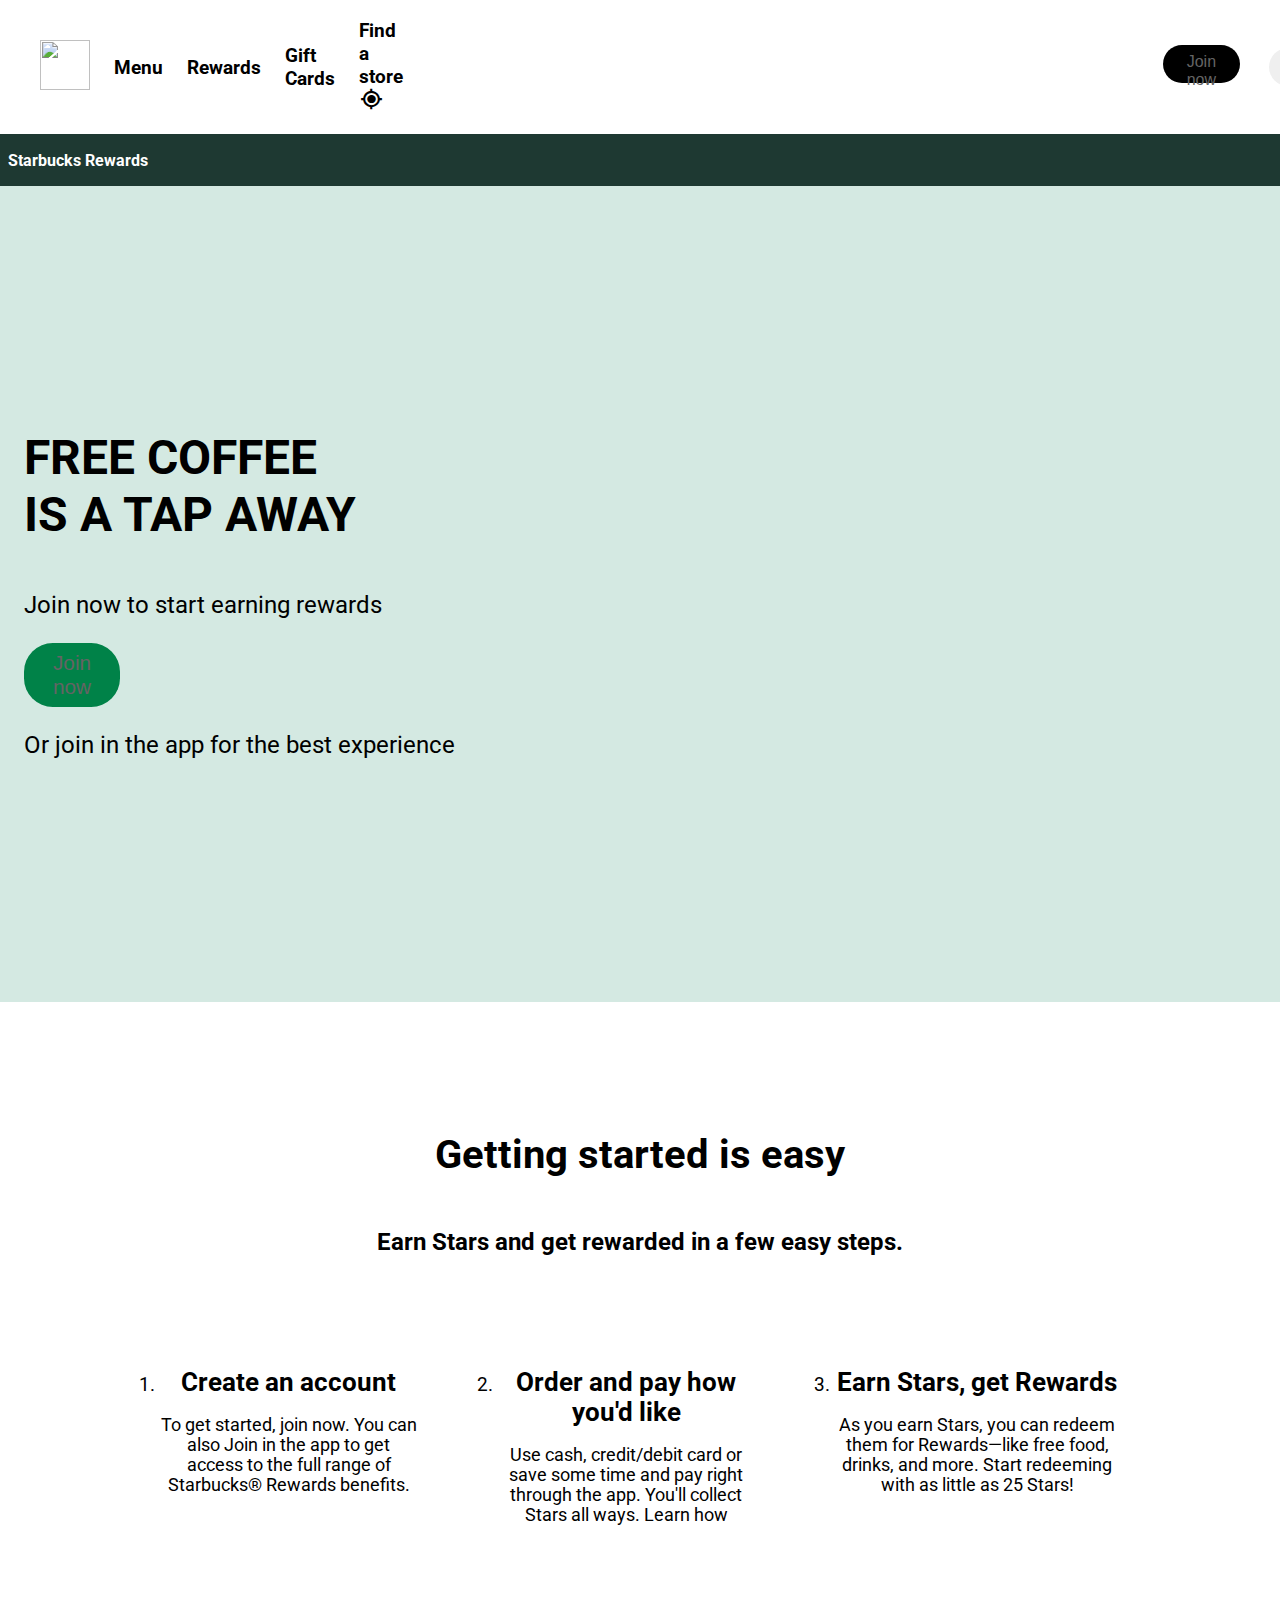
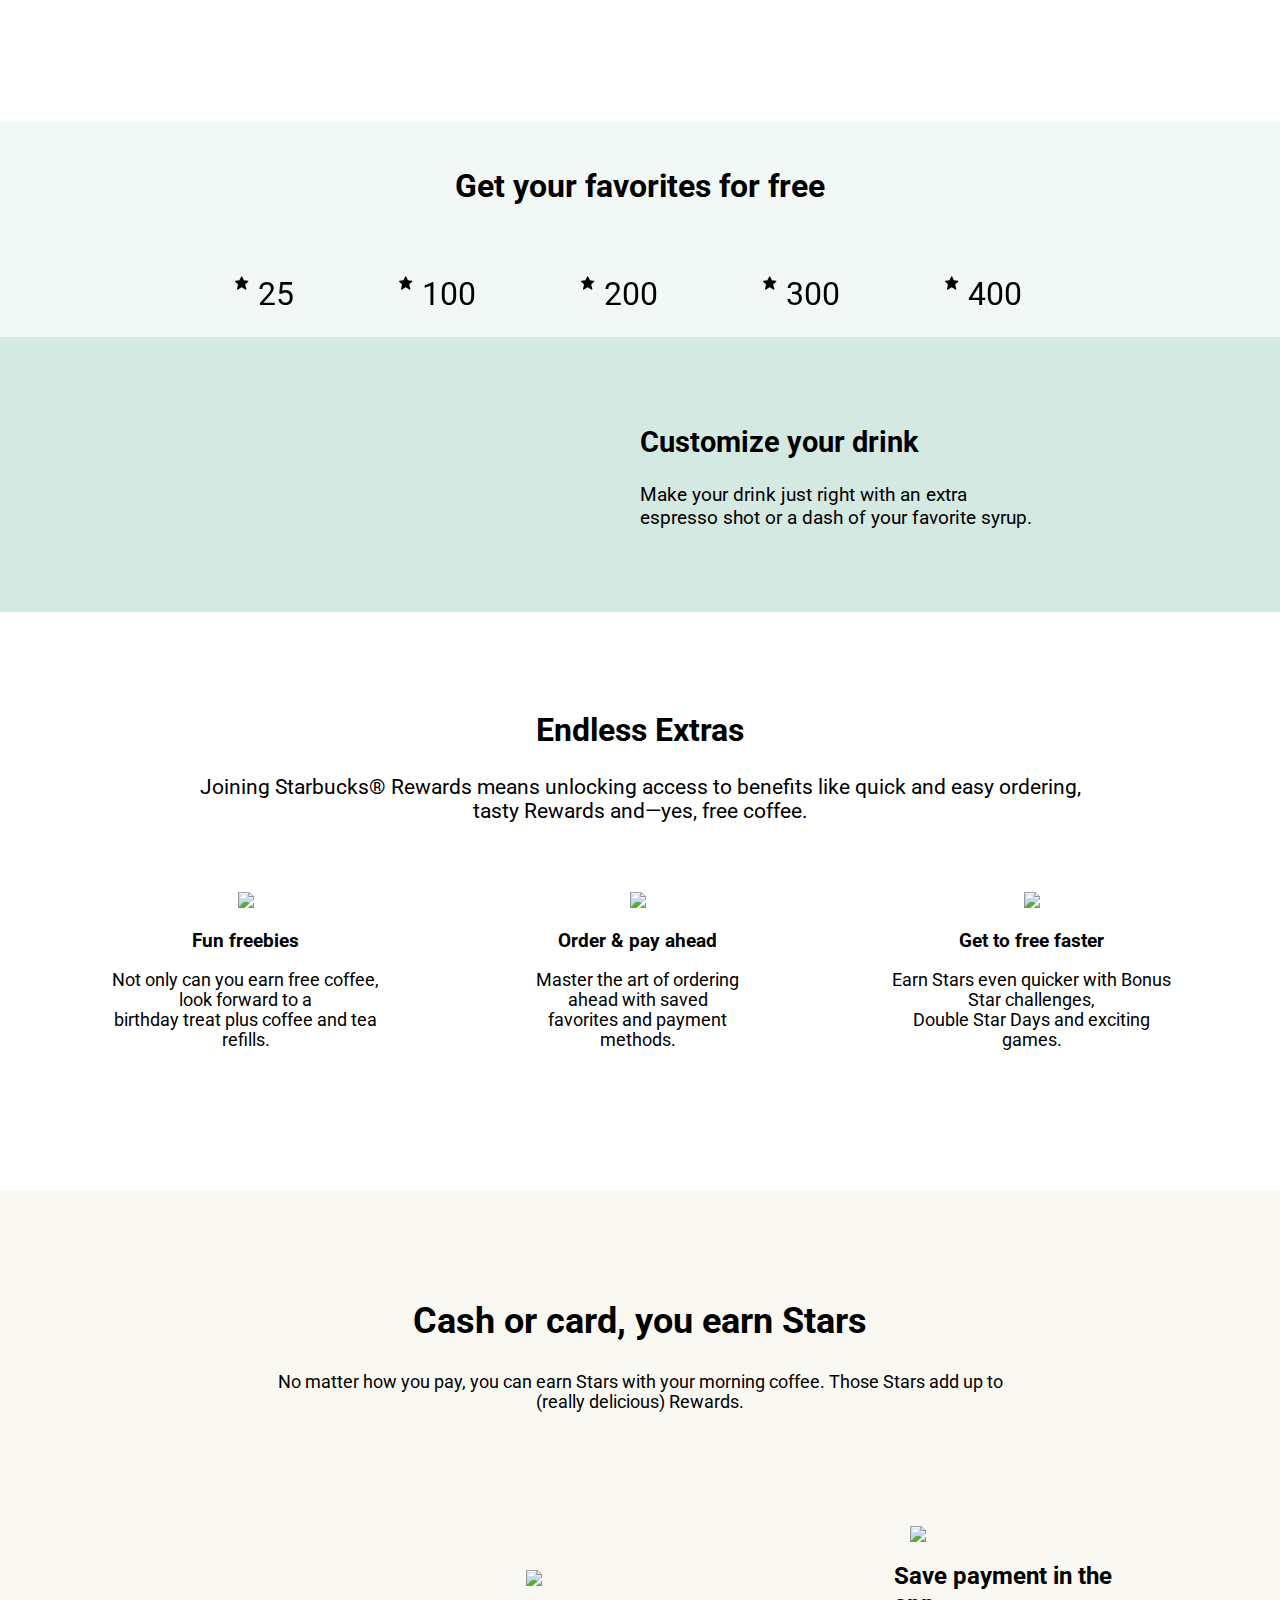
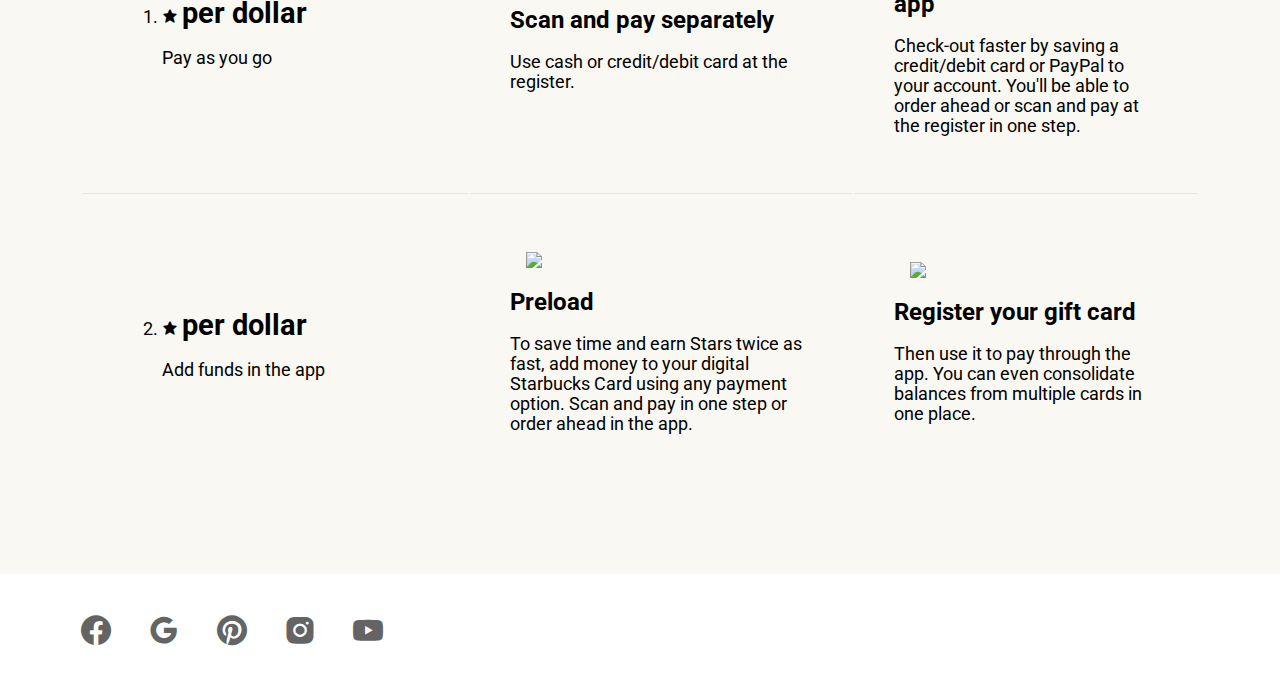
==== index.html @ d0cf9c8b "adding website" ====
<!DOCTYPE html>

<!--main body of website-->

<html lang="en">

  <head>
    <link rel="stylesheet" href="style.css" type="text/css">
    <meta charset="UTF-8">
    <link href='https://unpkg.com/boxicons@2.1.4/css/boxicons.min.css' rel='stylesheet'>
    <link rel="stylesheet" href="https://maxcdn.bootstrapcdn.com/font-awesome/4.7.0/css/font-awesome.min.css">
    <title>starbucks.com/rewards</title>
    <style>
      </style>
  </head>

<body>
  <div class="navbar">
    <ul class="navbar-right">
      <li>
        <img id="logo" src="https://www.starbucks.com/weblx/images/icons/pwa-icon-192.png">
      </li>
      <li id="right">
        Menu
      </li>
      <li id="right">
        Rewards
      </li>
      <li id="right">
        Gift Cards
      </li>
      <li id="right">
        Find a store 
        <i class='bx bx-current-location bx-sm'></i>
      </li>
    </ul>
    <ul class="navbar-left">
      <li>
        <button id="join-now">
          <a href="login.html">
          Join now
        </a>
        </button>
      </li>
      <li>
        <button id="sign-up">
          <a id="sign-up" href="sign-up.html">
          Sign up
        </a>
        </button>
      </li>
    </ul>
  </div>

  <div class="main">
    
      Starbucks Rewards
    
  </div>
  
 

<div class="intro">
  <p id="intro">
    <strong id="intro">FREE COFFEE <br>
       IS A TAP AWAY</strong>
  </p>
  <p id="intro">
    Join now to start earning rewards
  </p>
  <button type="submit" value="Join now" id="submit">
    <a href="login.html">
   Join now
    </a>
  </button>
  <p id="intro">
    Or join in the app for the best experience
  </p>
</div>

<div class="ms">
    <h2 id="h2">Getting started is easy</h2>
    <h4 id="h4">Earn Stars and get rewarded in a few easy steps.</h4>
  <ol id="list-1">
    <li>
      <label id="text">
        <strong>Create an account</strong>
      </label>
      <p class="text">To get started, join now. You can also Join in the app to get access to the full range of Starbucks® Rewards benefits.</p>
    </li>

    <li>
      <label id="text">
        <strong>Order and pay how you'd like</strong>
      </label>
      <p class="text">Use cash, credit/debit card or save some time and pay right through the app. You'll collect Stars all ways. Learn how</p>
    </li>

    <li>
      <label id="text">
        <strong>Earn Stars, get Rewards</strong>
      </label>
      <p class="text">As you earn Stars, you can redeem them for Rewards—like free food, drinks, and more. Start redeeming with as little as 25 Stars!</p>
    </li>
  </ol>
</div>

<div id="fav">
  <h1>Get your favorites for free</h1>
  <ul id="stars" class='bx-ul'>
    <li><i class='bx bxs-star bx-xs'></i>25</li>
    <li><i class='bx bxs-star bx-xs'></i>100</li>
    <li><i class='bx bxs-star bx-xs'></i>200</li>
    <li><i class='bx bxs-star bx-xs'></i>300</li>
    <li><i class='bx bxs-star bx-xs'></i>400</li>
  </ul>
</div>

<div class="drink">
  <h2 id="drink">
    Customize your drink
  </h2>
  <p id="drink">
    Make your drink just right with an extra <br>
     espresso shot or a dash of your favorite syrup.
  </p>
</div>

<div class="extras">
  <h2 id="extras">
    Endless Extras
  </h2>
  <p id="extras">
    Joining Starbucks® Rewards means unlocking access to benefits like quick and easy ordering,<br>
     tasty Rewards and—yes, free coffee.
  </p>
  <ul id="extras">
    <li>
      <img id="extras" src="https://www.starbucks.com/weblx/images/rewards/benefits/1-fun-freebies.jpg" width="112"> <br>
      <label>
        <strong>
          Fun freebies
        </strong>
      </label>
      <p id="extra">
      Not only can you earn free coffee, look forward to a <br>
       birthday treat plus coffee and tea refills.
      </p>
    </li>
    <li>
      <img  id="extras" src="https://www.starbucks.com/weblx/images/rewards/benefits/2-order-and-pay-ahead.jpg" width="112"> <br>
      <label>
        <strong>
          Order & pay ahead
        </strong>
      </label>
      <p id="extra">
      Master the art of ordering ahead with saved <br>
       favorites and payment methods.
    </p>
    </li>
    <li>
      <img  id="extras" src="https://www.starbucks.com/weblx/images/rewards/benefits/3-get-to-free-faster.jpg" width="112"> <br>
      <label>
        <strong>
          Get to free faster
        </strong>
      </label>
      <p id="extra">
      Earn Stars even quicker with Bonus Star challenges, <br>
       Double Star Days and exciting games.
    </p>
    </li>
  </ul>
</div>

<div class="table">
  <section>
  <h2>Cash or card, you earn Stars</h2>
  <p>
    No matter how you pay, you can earn Stars with your morning coffee. Those Stars add up to <br> 
    (really delicious) Rewards.
  </p>
</section>

  <table>
    <tr>
      <td id="row">
      <ol>
        <li>
          <label>
            <i class='bx bxs-star bx-xs'></i>
            <strong id="dollar">
            per dollar
            </strong>
          </label>
          <p>Pay as you go</p>
        </li>
      </ol>
    </td>
    <td id="row">
      <img id="extras" src="https://www.starbucks.com/weblx/images/rewards/ways-to-pay/1A.png" width="112"> <br>
      <label>
        <strong id="dollar-2">
         Scan and pay separately
        </strong>
      </label>
      <p>
       Use cash or credit/debit card at the register.
      </p>
    </td>
    <td id="row">
      <label>
      <img id="extras" src="https://www.starbucks.com/weblx/images/rewards/ways-to-pay/1B.png" width="112"> <br>

        <strong id="dollar-2">
         Save payment in the app
        </strong>
      </label>
      <p>
        Check-out faster by saving a credit/debit card or PayPal to your account. 
        You'll be able to order ahead or scan and pay at the register in one step.
      </p>
      
    </td>
    </tr>

    <tr>
      <td>
        <ol start="2">
          <li>
            <label>
              <i class='bx bxs-star bx-xs'></i>
              <strong id="dollar">
               per dollar
              </strong>
            </label>
            <p>Add funds in the app</p>
          </li>
        </ol>
      </td>
      <td>
        <label>
      <img id="extras" src="https://www.starbucks.com/weblx/images/rewards/ways-to-pay/2A.png" width="112"> <br>
          <strong id="dollar-2">
          Preload
          </strong>
        </label>
        <p>
         To save time and earn Stars twice as fast, 
         add money to your digital Starbucks Card using any payment option. 
         Scan and pay in one step or order ahead in the app.
        </p>
      </td>
      <td>
        <label>
      <img id="extras" src="https://www.starbucks.com/weblx/images/rewards/ways-to-pay/2B.png" width="112"> <br>
          <strong id="dollar-2">
           Register your gift card
          </strong>
        </label>
        <p>
          Then use it to pay through the app. 
          You can even consolidate balances from multiple cards in one place.
        </p>
        
      </td>
    </tr>

  </table>
</div>


  <div class="foot">
    <footer>
      <ul id="footer">
        <li>
          <a id="footer" href="#">
            <i class='bx bxl-facebook-circle bx-md'></i>
          </a>
        </li>
        <li>
          <a id="footer" href="#">
            <i class='bx bxl-google bx-md'></i>
          </a>
        </li>
        <li>
          <a id="footer" href="#">
            <i class='bx bxl-pinterest bx-md'></i>
          </a>
        </li>
        <li>
          <a id="footer" href="#">
            <i class='bx bxl-instagram-alt bx-md'></i>
          </a>
        </li>
        <li>
          <a id="footer" href="#">
            <i class='bx bxl-youtube bx-md'></i>
          </a>
        </li>
    </ul>
    </footer>
  </div>

</body>
---- style.css ----
/*css file for main body of the website*/

@import url('https://fonts.googleapis.com/css2?family=Roboto&display=swap');

body{
    overflow-x: hidden;
    overflow-y: scroll;
    width: 100%;
    height: 100%;
    margin: 0 0 0 0;
    font-family: "Roboto", serif;
    font-weight: 400;
    font-style: normal;
}

.navbar{
    overflow: hidden;
    background-color: white;
    display: flex;
    flex-direction: row;
    column-gap: 47rem;
}

#logo{
    width: 50px;
    height: 50px;
}

ul.navbar-right{
    font-weight: bold;
    font-size: 1.2rem;
    display: flex;
    column-gap: 1.5rem;
    justify-content: flex-start;
    flex-direction: row;
    text-decoration: none;
    list-style: none;
    align-items: center;

}

li[id="right"]:hover{
    color: #008248;
}

ul.navbar-left{
    display: flex;
    padding-left: 0.5rem;
    align-items: center;
    font-size: 1.2rem;
    column-gap: 1.8rem;
    justify-content: flex-end;
    flex-direction: row;
    list-style: none;
    text-decoration: none;
}

button{
    font-size: 1rem;
    border-radius: 5.5rem;
    padding: 0.5rem; 
}

button[id="join-now"]{
    background-color: black;
    color: white;
    border-style: none;
    padding: 0.5rem; 

    width: 6vw;
    height: 3vw;
}

button[id="sign-up"]{
    border-color: #eae6e6;
    border-style: none;
    padding: 0.5rem; 

    width: 6vw;
    height: 3vw;
}

.main{
    display: flex;
    padding: 0.5rem;
    font-size: 1rem;
    height: 2.8vw;
    align-items: center;
    font-weight: bold;
    position: sticky;
    position: -webkit-sticky;
    background-color: #1e3932;
    color: white;
    width: 120vw;
    top: 0;

}

div.intro{
    display: grid;
    background-image: url(https://www.starbucks.com/weblx/images/rewards/hero/xl-hero-desktop_2021.png);
    height: 60vw;
    width: 100vw;
    background-repeat: no-repeat;
    background-size: 195vw;
    background-position-x: 60%;
    background-position-y: 90%;
    background-color: #d4e9e2;
    align-content: center;
    justify-content: start;
    padding: 1.5rem;

}

p[id="intro"]{
    font-size: 1.5rem;
    text-align: left;

}

strong[id="intro"]{
    font-size: 3rem;
}

a:link {
    color: rgb(100, 100, 100);
    background-color: transparent;
    text-decoration: none;
}

a[id="sign-up"]:visited {
    color: black;
    background-color: transparent;
    text-decoration: none;
}

a:visited {
    color: white;
    background-color: transparent;
    text-decoration: none;
}

a[id="footer"]:visited {
    color: rgb(70, 70, 70);
    background-color: transparent;
    text-decoration: none;
}

button[type="submit"]{
    font-size: 1.3rem;
    width: 7.5vw;
    border-radius: 1.8rem;
    border-style: none;
    background-color: #008248;
    color: white;
    padding: 0.5rem;
}

div.ms{
    text-align: center;
    padding: 5rem;

}

ol[id="list-1"]{
    display: flex;
    font-size: 1.2rem;
    flex-direction: row;
    column-gap: 5rem;
}

#h2{
    font-size: 2.5rem;
    padding: 1rem;
    font-weight: bolder;
}

#h4{
    font-size:1.5rem ;
}

#list-1{
    padding: 5rem;
}

label[id="text"]{
    font-size: 1.6rem;

}

p.text{
    font-size: 1.1rem;
}

#fav{
    background-color: #f1f8f6;
    padding: 1.5rem;
    text-align: center;

}

ul[id="stars"]{
    display: flex;
    margin: 70px 0px 0px 0px;
    font-size: 2rem;
    flex-direction: row;
    column-gap: 8rem;
    justify-content: center;
    text-align: center;
    list-style: none;
}

.drink{
    padding: 4rem;
    background-image: url(https://i.pinimg.com/736x/78/ad/0e/78ad0e758137b222a375143c1473797c.jpg);
    background-color: #d4e9e2;
    background-repeat: no-repeat;
    background-position: center;
    background-position-x: 30%;
    background-size: 400px ;
    text-align: left;
}

#drink{
    margin-left: 50%;
}

h2[id="drink"]{
    font-size: 1.8rem;
}

p[id="drink"]{
    font-size: 1.2rem;
}

div.extras{
    padding: 4.5rem;
    text-align: center;
}

ul[id="extras"]{
    padding: 2rem;
    list-style: none;
    display: flex;
    font-size: 1.2rem;
    flex-direction: row;
    column-gap: 8rem;
    justify-content: center;
}

h2[id="extras"]{
    font-size: 2rem;
}

p[id="extras"]{
    font-size: 1.3rem;
}

img[id="extras"]{
    padding: 1rem;
}

p[id="extra"]{
    font-size: 1.1rem;
}

div.table{
    background-color: #faf8f2;
    padding: 5rem;
}

section{
    text-align: center;
    margin-bottom: 5%;
    font-size: 1.5rem;
}

table{
    width: 100%;
    font-size: 1.2rem;
}

td[id="row"]{
    height: 80px;
    border-bottom: 0.5px solid #eae6e6;
    width: 50px;
}

td{
    padding: 2.5rem;
    text-align: left;

}

strong[id="dollar"]{
    font-size: 1.8rem;
}

strong[id="dollar-2"]{
    font-size: 1.5rem;
}

table,p{
    font-size: 1.1rem;
}

div.foot{
    background-color: white;
    left: 0;
    margin: 3%;
    bottom: 0;
    width: 100%;
}


ul[id="footer"]{
    list-style: none;
    text-align: left;
    display: flex;
    flex-direction: row;
    column-gap: 2rem;
    justify-content: flex-start;
}
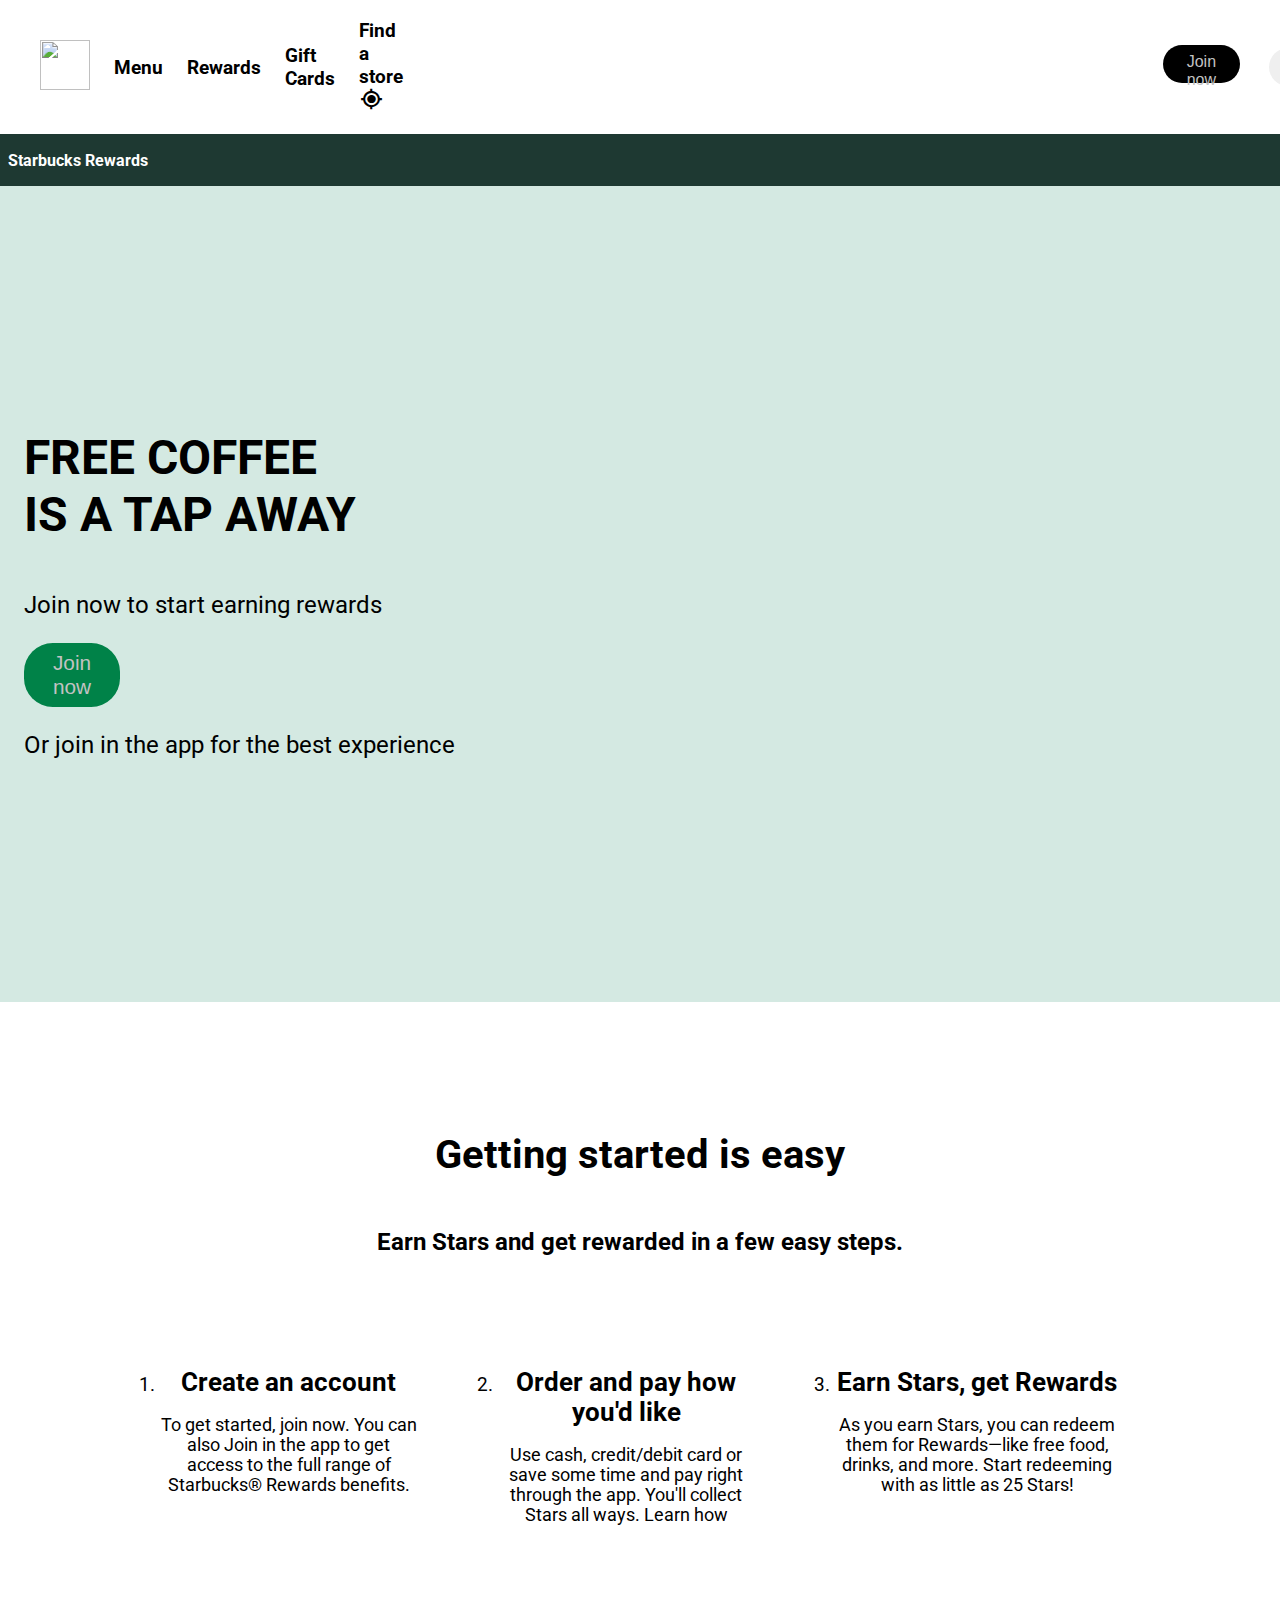
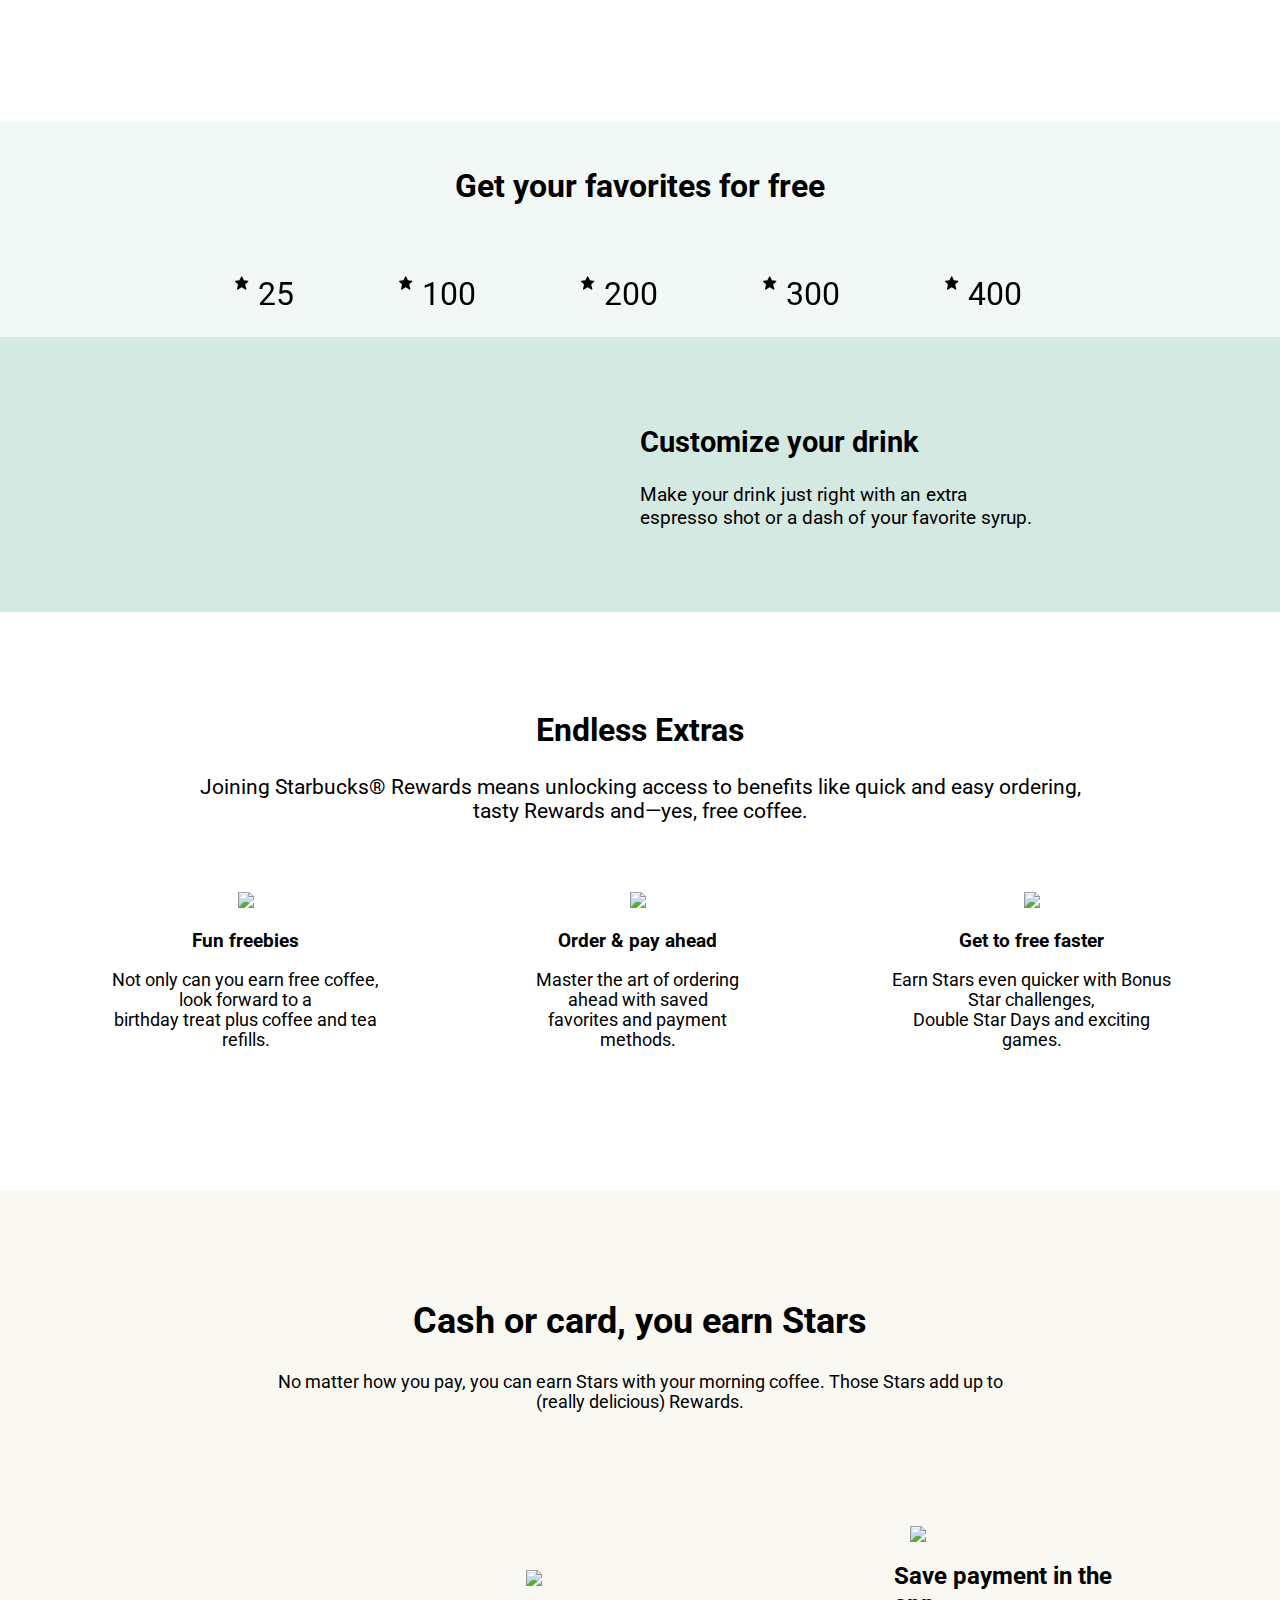
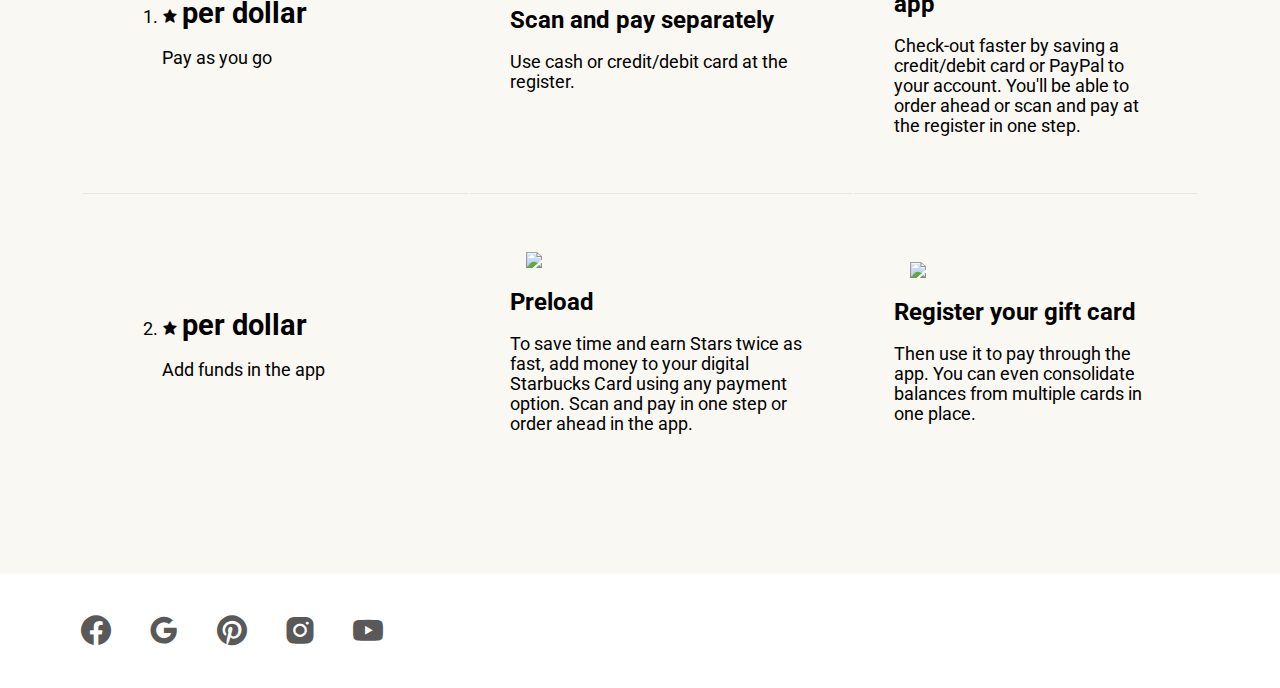
==== commit 281ded35: "style change" ====
--- a/index.html
+++ b/index.html
@@ -8,10 +8,7 @@
     <link rel="stylesheet" href="style.css" type="text/css">
     <meta charset="UTF-8">
     <link href='https://unpkg.com/boxicons@2.1.4/css/boxicons.min.css' rel='stylesheet'>
-    <link rel="stylesheet" href="https://maxcdn.bootstrapcdn.com/font-awesome/4.7.0/css/font-awesome.min.css">
     <title>starbucks.com/rewards</title>
-    <style>
-      </style>
   </head>
 
 <body>
--- a/style.css
+++ b/style.css
@@ -76,7 +76,6 @@
     border-color: #eae6e6;
     border-style: none;
     padding: 0.5rem; 
-
     width: 6vw;
     height: 3vw;
 }
@@ -124,7 +123,13 @@
 }
 
 a:link {
-    color: rgb(100, 100, 100);
+    color: rgb(194, 194, 194);
+    background-color: transparent;
+    text-decoration: none;
+}
+
+a[id="footer"]:link {
+    color: rgb(90, 89, 89);
     background-color: transparent;
     text-decoration: none;
 }
